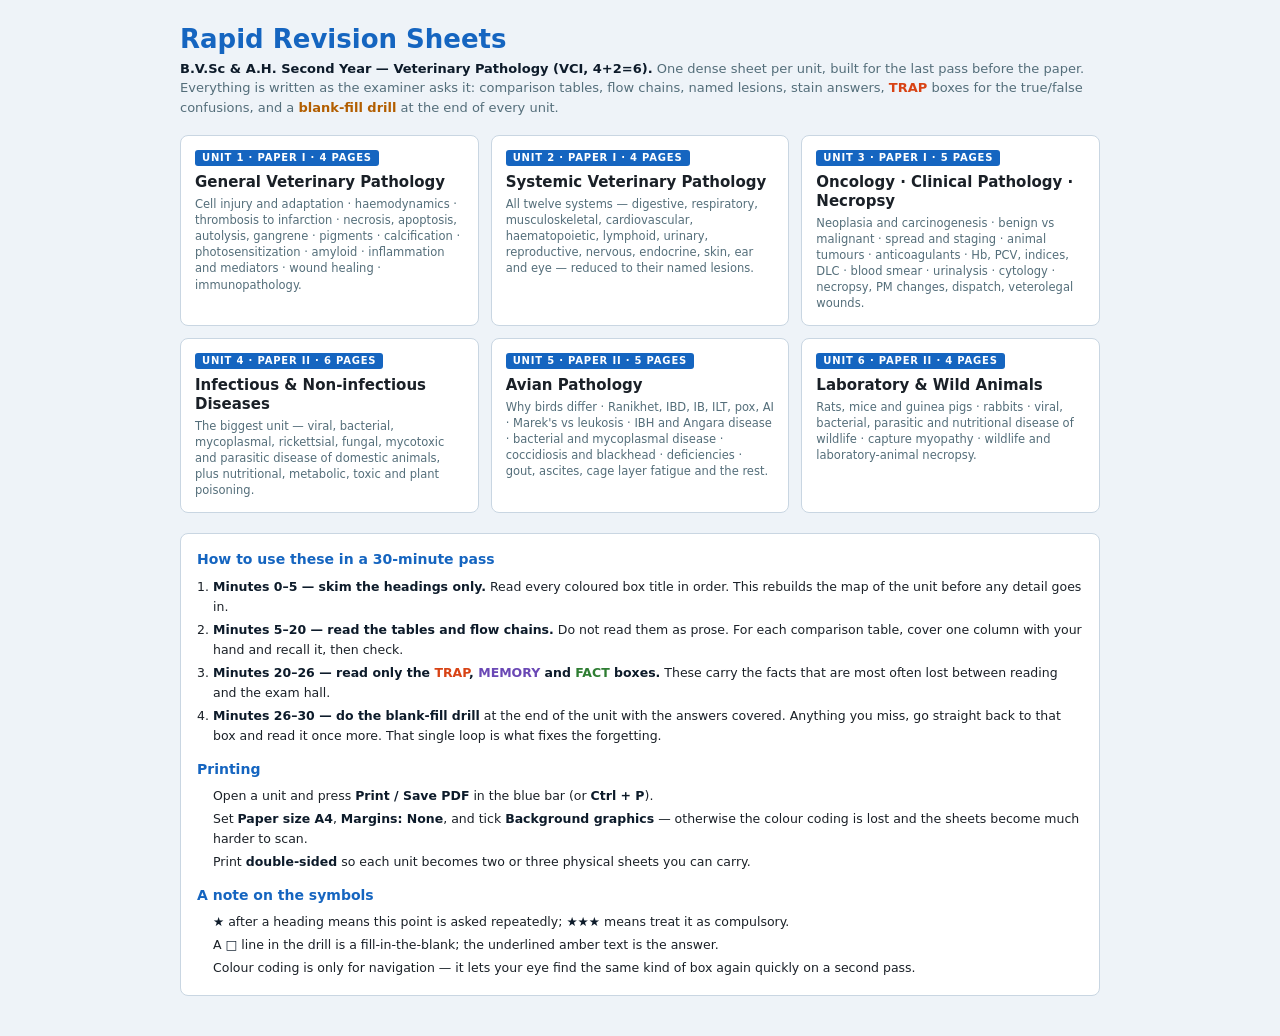
==== revision/index.html @ c5393cf5 "Update Pathology Studio content (06-09-2026 16:18:20.81)" ====
<!DOCTYPE html>
<html lang="en">
<head>
<meta charset="utf-8">
<meta name="viewport" content="width=device-width,initial-scale=1">
<title>Rapid Revision Sheets — Veterinary Pathology</title>
<link rel="stylesheet" href="assets/revision.css">
</head>
<body>

<div class="hub">
  <h1>Rapid Revision Sheets</h1>
  <p class="sub">
    <b>B.V.Sc &amp; A.H. Second Year — Veterinary Pathology (VCI, 4+2=6).</b>
    One dense sheet per unit, built for the last pass before the paper.
    Everything is written as the examiner asks it: comparison tables, flow chains, named lesions,
    stain answers, <b class="r">TRAP</b> boxes for the true/false confusions, and a
    <b class="a">blank-fill drill</b> at the end of every unit.
  </p>

  <div class="grid">

    <a class="card" href="unit-1.html">
      <span class="tag">UNIT 1 · PAPER I · 4 PAGES</span>
      <h3>General Veterinary Pathology</h3>
      <p>Cell injury and adaptation · haemodynamics · thrombosis to infarction · necrosis, apoptosis, autolysis, gangrene · pigments · calcification · photosensitization · amyloid · inflammation and mediators · wound healing · immunopathology.</p>
    </a>

    <a class="card" href="unit-2.html">
      <span class="tag">UNIT 2 · PAPER I · 4 PAGES</span>
      <h3>Systemic Veterinary Pathology</h3>
      <p>All twelve systems — digestive, respiratory, musculoskeletal, cardiovascular, haematopoietic, lymphoid, urinary, reproductive, nervous, endocrine, skin, ear and eye — reduced to their named lesions.</p>
    </a>

    <a class="card" href="unit-3.html">
      <span class="tag">UNIT 3 · PAPER I · 5 PAGES</span>
      <h3>Oncology · Clinical Pathology · Necropsy</h3>
      <p>Neoplasia and carcinogenesis · benign vs malignant · spread and staging · animal tumours · anticoagulants · Hb, PCV, indices, DLC · blood smear · urinalysis · cytology · necropsy, PM changes, dispatch, veterolegal wounds.</p>
    </a>

    <a class="card" href="unit-4.html">
      <span class="tag">UNIT 4 · PAPER II · 6 PAGES</span>
      <h3>Infectious &amp; Non-infectious Diseases</h3>
      <p>The biggest unit — viral, bacterial, mycoplasmal, rickettsial, fungal, mycotoxic and parasitic disease of domestic animals, plus nutritional, metabolic, toxic and plant poisoning.</p>
    </a>

    <a class="card" href="unit-5.html">
      <span class="tag">UNIT 5 · PAPER II · 5 PAGES</span>
      <h3>Avian Pathology</h3>
      <p>Why birds differ · Ranikhet, IBD, IB, ILT, pox, AI · Marek's vs leukosis · IBH and Angara disease · bacterial and mycoplasmal disease · coccidiosis and blackhead · deficiencies · gout, ascites, cage layer fatigue and the rest.</p>
    </a>

    <a class="card" href="unit-6.html">
      <span class="tag">UNIT 6 · PAPER II · 4 PAGES</span>
      <h3>Laboratory &amp; Wild Animals</h3>
      <p>Rats, mice and guinea pigs · rabbits · viral, bacterial, parasitic and nutritional disease of wildlife · capture myopathy · wildlife and laboratory-animal necropsy.</p>
    </a>

  </div>

  <div class="howto">
    <h3>How to use these in a 30-minute pass</h3>
    <ol>
      <li><b>Minutes 0–5 — skim the headings only.</b> Read every coloured box title in order. This rebuilds the map of the unit before any detail goes in.</li>
      <li><b>Minutes 5–20 — read the tables and flow chains.</b> Do not read them as prose. For each comparison table, cover one column with your hand and recall it, then check.</li>
      <li><b>Minutes 20–26 — read only the <span class="r">TRAP</span>, <span class="p">MEMORY</span> and <span class="g">FACT</span> boxes.</b> These carry the facts that are most often lost between reading and the exam hall.</li>
      <li><b>Minutes 26–30 — do the blank-fill drill</b> at the end of the unit with the answers covered. Anything you miss, go straight back to that box and read it once more. That single loop is what fixes the forgetting.</li>
    </ol>
    <h3 style="margin-top:12px">Printing</h3>
    <ul>
      <li>Open a unit and press <b>Print / Save PDF</b> in the blue bar (or <b>Ctrl&nbsp;+&nbsp;P</b>).</li>
      <li>Set <b>Paper size A4</b>, <b>Margins: None</b>, and tick <b>Background graphics</b> — otherwise the colour coding is lost and the sheets become much harder to scan.</li>
      <li>Print <b>double-sided</b> so each unit becomes two or three physical sheets you can carry.</li>
    </ul>
    <h3 style="margin-top:12px">A note on the symbols</h3>
    <ul>
      <li><b>★</b> after a heading means this point is asked repeatedly; <b>★★★</b> means treat it as compulsory.</li>
      <li>A <b>□</b> line in the drill is a fill-in-the-blank; the underlined amber text is the answer.</li>
      <li>Colour coding is only for navigation — it lets your eye find the same kind of box again quickly on a second pass.</li>
    </ul>
  </div>
</div>

</body>
</html>
---- revision/assets/revision.css ----
/* ============================================================
   revision.css — RAPID REVISION SHEETS (Veterinary Pathology)
   Dense, print-first A4, 4 pages per unit.
   Shared IVRI Academic palette.

   ★ ONE KNOB: body{font-size} below scales the whole sheet.
     Everything else is expressed in em / mm.
   ============================================================ */

:root{
  --blue:#1565c0; --teal:#00897b; --purple:#6a48b5;
  --amber:#b25e00; --coral:#d84315; --sage:#2e7d32;
  --ink:#1a2027; --mute:#546e7a;
  --line:#c9d6e2; --line-soft:#e3ebf2;
  --paper:#ffffff; --ground:#eef3f8;
  --tint-blue:#eaf2fb; --tint-teal:#e6f4f2; --tint-purple:#f0ebfa;
  --tint-amber:#fdf1e0; --tint-coral:#fdece7; --tint-sage:#e9f4ea;
}

*{box-sizing:border-box;margin:0;padding:0}

body{
  font-family:'Segoe UI',Inter,system-ui,-apple-system,sans-serif;
  background:var(--ground);
  color:var(--ink);
  font-size:7.35pt;         /* ★ THE KNOB */
  line-height:1.19;
  -webkit-print-color-adjust:exact;
  print-color-adjust:exact;
}

/* ---------- PAGE ---------- */
.page{
  width:210mm; min-height:296mm;
  margin:0 auto 8mm; padding:5mm 5.5mm;
  background:var(--paper);
  box-shadow:0 2px 14px rgba(21,101,192,.18);
  page-break-after:always;
  display:flex; flex-direction:column;
}
.page:last-child{page-break-after:auto}

.masthead{
  display:flex; align-items:baseline; gap:6px;
  border-bottom:2px solid var(--blue);
  padding-bottom:1.5px; margin-bottom:2.5px;
}
.masthead .u{
  background:var(--blue); color:#fff; font-weight:800;
  font-size:.85em; letter-spacing:.5px; padding:1px 5px; border-radius:3px;
}
.masthead h1{font-size:1.62em;font-weight:800;letter-spacing:-.2px;line-height:1}
.masthead .pg{margin-left:auto;font-size:.78em;color:var(--mute);font-weight:700;letter-spacing:.4px}

/* ---------- LAYOUT ---------- */
.cols{column-count:2;column-gap:4mm;column-fill:balance;flex:1}
.full{column-span:all}
.box{break-inside:avoid;page-break-inside:avoid;margin-bottom:1.6mm}

/* ---------- BOX CHROME ---------- */
.box>h2{
  font-size:.95em;font-weight:800;letter-spacing:.35px;text-transform:uppercase;
  color:#fff;background:var(--blue);padding:.5px 4px;border-radius:3px 3px 0 0;
}
.box .body{overflow-wrap:break-word;
  border:1px solid var(--line);border-top:0;border-radius:0 0 3px 3px;
  padding:1.1mm 1.4mm;background:var(--paper);
}
.t2 >h2{background:var(--teal)} .t2 .body{background:var(--tint-teal)}
.t3 >h2{background:var(--purple)} .t3 .body{background:var(--tint-purple)}
.t4 >h2{background:var(--amber)} .t4 .body{background:var(--tint-amber)}
.t5 >h2{background:var(--coral)} .t5 .body{background:var(--tint-coral)}
.t6 >h2{background:var(--sage)} .t6 .body{background:var(--tint-sage)}
.t1 .body{background:var(--tint-blue)}

/* ---------- TEXT ---------- */
b,strong{font-weight:700;color:#0d1b2a}
.k{color:var(--blue);font-weight:700}
.r{color:var(--coral);font-weight:700}
.g{color:var(--sage);font-weight:700}
.p{color:var(--purple);font-weight:700}
.a{color:var(--amber);font-weight:700}
em{font-style:italic}
.sm{font-size:.96em}

ul{list-style:none}
ul li{position:relative;padding-left:6.5px;margin-bottom:.35mm}
ul li::before{content:"▪";position:absolute;left:0;color:var(--blue);font-size:.85em;top:0}
ul.tick li::before{content:"✓";color:var(--sage);font-weight:700}
ul.cross li::before{content:"✗";color:var(--coral);font-weight:700}
ul.num{counter-reset:c}
ul.num li{padding-left:10px}
ul.num li::before{counter-increment:c;content:counter(c)".";color:var(--blue);font-weight:700;font-size:.9em}

/* ---------- TABLES ---------- */
table{width:100%;border-collapse:collapse;font-size:.94em;margin:.55mm 0;line-height:1.1}
th{background:var(--blue);color:#fff;font-weight:700;text-align:left;padding:.6px 2.5px;font-size:.92em;letter-spacing:.2px}
td{border-bottom:1px solid var(--line-soft);padding:.6px 2.5px;vertical-align:top}
tr:nth-child(even) td{background:rgba(21,101,192,.045)}
table.tt th{background:var(--teal)} table.tp th{background:var(--purple)}
table.ta th{background:var(--amber)} table.tc th{background:var(--coral)}
table.tg th{background:var(--sage)}
td.c{text-align:center}

/* ---------- FLOWCHART (vertical) ---------- */
.flow{display:flex;flex-direction:column;margin:.8mm 0}
.flow .n{
  border:1.2px solid var(--blue);background:var(--tint-blue);border-radius:3px;
  padding:.5mm 1mm;font-size:.96em;text-align:center;
}
.flow .n b{display:block}
.flow .ar{text-align:center;color:var(--blue);font-size:1em;line-height:1;margin:.3mm 0;font-weight:700}
.flow .ar span{font-size:.8em;font-weight:600;color:var(--mute);display:block}
.flow.red .n{border-color:var(--coral);background:var(--tint-coral)} .flow.red .ar{color:var(--coral)}
.flow.grn .n{border-color:var(--sage);background:var(--tint-sage)} .flow.grn .ar{color:var(--sage)}
.flow.pur .n{border-color:var(--purple);background:var(--tint-purple)} .flow.pur .ar{color:var(--purple)}
.flow.amb .n{border-color:var(--amber);background:var(--tint-amber)} .flow.amb .ar{color:var(--amber)}

/* ---------- CHAIN (horizontal, wraps) ---------- */
.chain{display:flex;align-items:stretch;gap:.9mm;flex-wrap:wrap;max-width:100%;margin:.7mm 0;font-size:.95em;line-height:1.08}
.chain .s{border:1.1px solid var(--blue);background:var(--tint-blue);border-radius:3px;
          padding:.45mm .9mm;flex:1 1 0;text-align:center;min-width:0;overflow-wrap:anywhere;display:flex;align-items:center;justify-content:center}
.chain .a2{color:var(--blue);font-weight:800;align-self:center}
.chain.red .s{border-color:var(--coral);background:var(--tint-coral)} .chain.red .a2{color:var(--coral)}
.chain.grn .s{border-color:var(--sage);background:var(--tint-sage)} .chain.grn .a2{color:var(--sage)}
.chain.amb .s{border-color:var(--amber);background:var(--tint-amber)} .chain.amb .a2{color:var(--amber)}
.chain.pur .s{border-color:var(--purple);background:var(--tint-purple)} .chain.pur .a2{color:var(--purple)}

/* ---------- CALLOUTS ---------- */
.trap,.mem,.fact{padding:.55mm .95mm;margin:.5mm 0;font-size:.96em;border-radius:0 3px 3px 0}
.trap{border-left:2.5px solid var(--coral);background:var(--tint-coral)}
.mem {border-left:2.5px solid var(--purple);background:var(--tint-purple)}
.fact{border-left:2.5px solid var(--sage);background:var(--tint-sage)}
.trap .lbl,.mem .lbl,.fact .lbl{font-weight:800;font-size:.85em;letter-spacing:.4px;text-transform:uppercase}
.trap .lbl{color:var(--coral)} .mem .lbl{color:var(--purple)} .fact .lbl{color:var(--sage)}

/* ---------- CHIPS / DEF LIST / DRILL ---------- */
.chips{display:flex;flex-wrap:wrap;gap:.7mm;margin:.5mm 0}
.chip{border:1px solid var(--line);border-radius:8px;padding:.2mm 1mm;font-size:.92em;background:#fff}
.chip b{color:var(--blue)}

.dl{display:grid;grid-template-columns:auto 1fr;gap:0 4px;font-size:.96em}
.dl dt{font-weight:700;color:var(--blue);white-space:nowrap}
.dl dd{margin-bottom:.2mm}

.fib{font-size:.96em;margin-bottom:.2mm;padding-left:7px;position:relative}
.fib::before{content:"□";position:absolute;left:0;color:var(--amber);font-size:.9em}
.fib u{text-decoration:none;border-bottom:1px solid var(--amber);color:var(--amber);font-weight:700;padding:0 1px}

/* ---------- INDEX PAGE ---------- */
.hub{max-width:960px;margin:0 auto;padding:24px 20px 40px;font-size:12px}
.hub h1{font-size:26px;color:var(--blue);margin-bottom:4px}
.hub p.sub{color:var(--mute);font-size:13px;margin-bottom:18px;line-height:1.5}
.grid{display:grid;grid-template-columns:repeat(auto-fill,minmax(250px,1fr));gap:12px}
.card{display:block;text-decoration:none;color:inherit;background:#fff;border:1px solid var(--line);
      border-radius:8px;padding:14px;transition:transform .15s,box-shadow .15s}
.card:hover{transform:translateY(-2px);box-shadow:0 6px 18px rgba(21,101,192,.18)}
.card .tag{font-size:10px;font-weight:800;letter-spacing:.8px;color:#fff;background:var(--blue);
           padding:2px 7px;border-radius:3px;display:inline-block;margin-bottom:7px}
.card h3{font-size:15px;margin-bottom:4px;line-height:1.25}
.card p{font-size:11.5px;color:var(--mute);line-height:1.4}
.howto{background:#fff;border:1px solid var(--line);border-radius:8px;padding:14px 16px;margin-top:20px;font-size:12.5px;line-height:1.6}
.howto h3{font-size:14px;color:var(--blue);margin-bottom:6px}
.howto ol,.howto ul{margin-left:16px}
.howto li{margin-bottom:3px;padding-left:0}
.howto li::before{content:none}

/* ---------- SCREEN TOOLBAR ---------- */
.bar{position:sticky;top:0;z-index:50;background:var(--blue);color:#fff;
     padding:6px 12px;display:flex;align-items:center;gap:10px;font-size:12px;
     box-shadow:0 2px 8px rgba(0,0,0,.2)}
.bar a,.bar button{color:#fff;background:rgba(255,255,255,.18);border:0;border-radius:4px;
     padding:4px 10px;font-size:11.5px;cursor:pointer;text-decoration:none;font-weight:600}
.bar a:hover,.bar button:hover{background:rgba(255,255,255,.32)}
.bar .t{font-weight:700}
.bar .sp{margin-left:auto;opacity:.85;font-size:11px}

/* ---------- PRINT ---------- */
@page{size:A4 portrait;margin:0}
@media print{
  body{background:#fff}
  .bar{display:none!important}
  .page{margin:0;box-shadow:none;width:210mm;height:297mm;min-height:0}
}

/* ---------- SMALL SCREEN (phone reading) ---------- */
@media screen and (max-width:760px){
  .page{width:auto;min-height:0;padding:10px;margin-bottom:14px}
  .cols{column-count:1}
  body{font-size:12.5pt;line-height:1.35}
  .bar{flex-wrap:wrap}
}
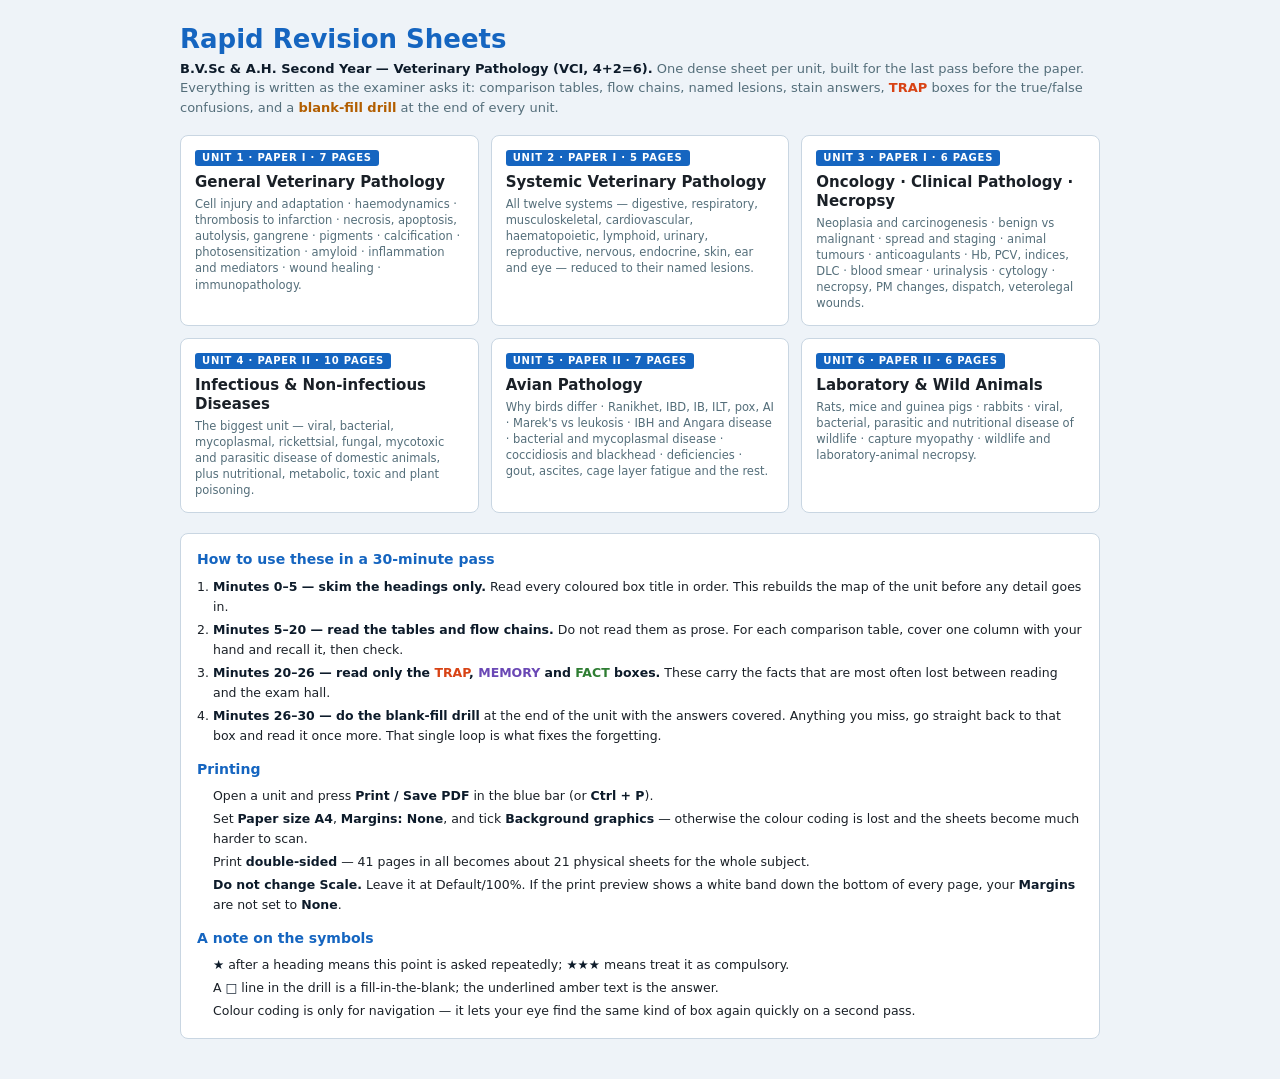
==== commit cb05482c: "Update Pathology Studio content (23-09-2026  7:03:06.24)" ====
--- a/revision/index.html
+++ b/revision/index.html
@@ -4,7 +4,7 @@
 <meta charset="utf-8">
 <meta name="viewport" content="width=device-width,initial-scale=1">
 <title>Rapid Revision Sheets — Veterinary Pathology</title>
-<link rel="stylesheet" href="assets/revision.css">
+<link rel="stylesheet" href="assets/revision.css?v=2">
 </head>
 <body>
 
@@ -21,37 +21,37 @@
   <div class="grid">
 
     <a class="card" href="unit-1.html">
-      <span class="tag">UNIT 1 · PAPER I · 4 PAGES</span>
+      <span class="tag">UNIT 1 · PAPER I · 7 PAGES</span>
       <h3>General Veterinary Pathology</h3>
       <p>Cell injury and adaptation · haemodynamics · thrombosis to infarction · necrosis, apoptosis, autolysis, gangrene · pigments · calcification · photosensitization · amyloid · inflammation and mediators · wound healing · immunopathology.</p>
     </a>
 
     <a class="card" href="unit-2.html">
-      <span class="tag">UNIT 2 · PAPER I · 4 PAGES</span>
+      <span class="tag">UNIT 2 · PAPER I · 5 PAGES</span>
       <h3>Systemic Veterinary Pathology</h3>
       <p>All twelve systems — digestive, respiratory, musculoskeletal, cardiovascular, haematopoietic, lymphoid, urinary, reproductive, nervous, endocrine, skin, ear and eye — reduced to their named lesions.</p>
     </a>
 
     <a class="card" href="unit-3.html">
-      <span class="tag">UNIT 3 · PAPER I · 5 PAGES</span>
+      <span class="tag">UNIT 3 · PAPER I · 6 PAGES</span>
       <h3>Oncology · Clinical Pathology · Necropsy</h3>
       <p>Neoplasia and carcinogenesis · benign vs malignant · spread and staging · animal tumours · anticoagulants · Hb, PCV, indices, DLC · blood smear · urinalysis · cytology · necropsy, PM changes, dispatch, veterolegal wounds.</p>
     </a>
 
     <a class="card" href="unit-4.html">
-      <span class="tag">UNIT 4 · PAPER II · 6 PAGES</span>
+      <span class="tag">UNIT 4 · PAPER II · 10 PAGES</span>
       <h3>Infectious &amp; Non-infectious Diseases</h3>
       <p>The biggest unit — viral, bacterial, mycoplasmal, rickettsial, fungal, mycotoxic and parasitic disease of domestic animals, plus nutritional, metabolic, toxic and plant poisoning.</p>
     </a>
 
     <a class="card" href="unit-5.html">
-      <span class="tag">UNIT 5 · PAPER II · 5 PAGES</span>
+      <span class="tag">UNIT 5 · PAPER II · 7 PAGES</span>
       <h3>Avian Pathology</h3>
       <p>Why birds differ · Ranikhet, IBD, IB, ILT, pox, AI · Marek's vs leukosis · IBH and Angara disease · bacterial and mycoplasmal disease · coccidiosis and blackhead · deficiencies · gout, ascites, cage layer fatigue and the rest.</p>
     </a>
 
     <a class="card" href="unit-6.html">
-      <span class="tag">UNIT 6 · PAPER II · 4 PAGES</span>
+      <span class="tag">UNIT 6 · PAPER II · 6 PAGES</span>
       <h3>Laboratory &amp; Wild Animals</h3>
       <p>Rats, mice and guinea pigs · rabbits · viral, bacterial, parasitic and nutritional disease of wildlife · capture myopathy · wildlife and laboratory-animal necropsy.</p>
     </a>
@@ -70,7 +70,8 @@
     <ul>
       <li>Open a unit and press <b>Print / Save PDF</b> in the blue bar (or <b>Ctrl&nbsp;+&nbsp;P</b>).</li>
       <li>Set <b>Paper size A4</b>, <b>Margins: None</b>, and tick <b>Background graphics</b> — otherwise the colour coding is lost and the sheets become much harder to scan.</li>
-      <li>Print <b>double-sided</b> so each unit becomes two or three physical sheets you can carry.</li>
+      <li>Print <b>double-sided</b> — 41 pages in all becomes about 21 physical sheets for the whole subject.</li>
+      <li><b>Do not change Scale.</b> Leave it at Default/100%. If the print preview shows a white band down the bottom of every page, your <b>Margins</b> are not set to <b>None</b>.</li>
     </ul>
     <h3 style="margin-top:12px">A note on the symbols</h3>
     <ul>
--- a/revision/assets/revision.css
+++ b/revision/assets/revision.css
@@ -23,7 +23,7 @@
   font-family:'Segoe UI',Inter,system-ui,-apple-system,sans-serif;
   background:var(--ground);
   color:var(--ink);
-  font-size:7.35pt;         /* ★ THE KNOB */
+  font-size:9pt;            /* ★ THE KNOB */
   line-height:1.19;
   -webkit-print-color-adjust:exact;
   print-color-adjust:exact;
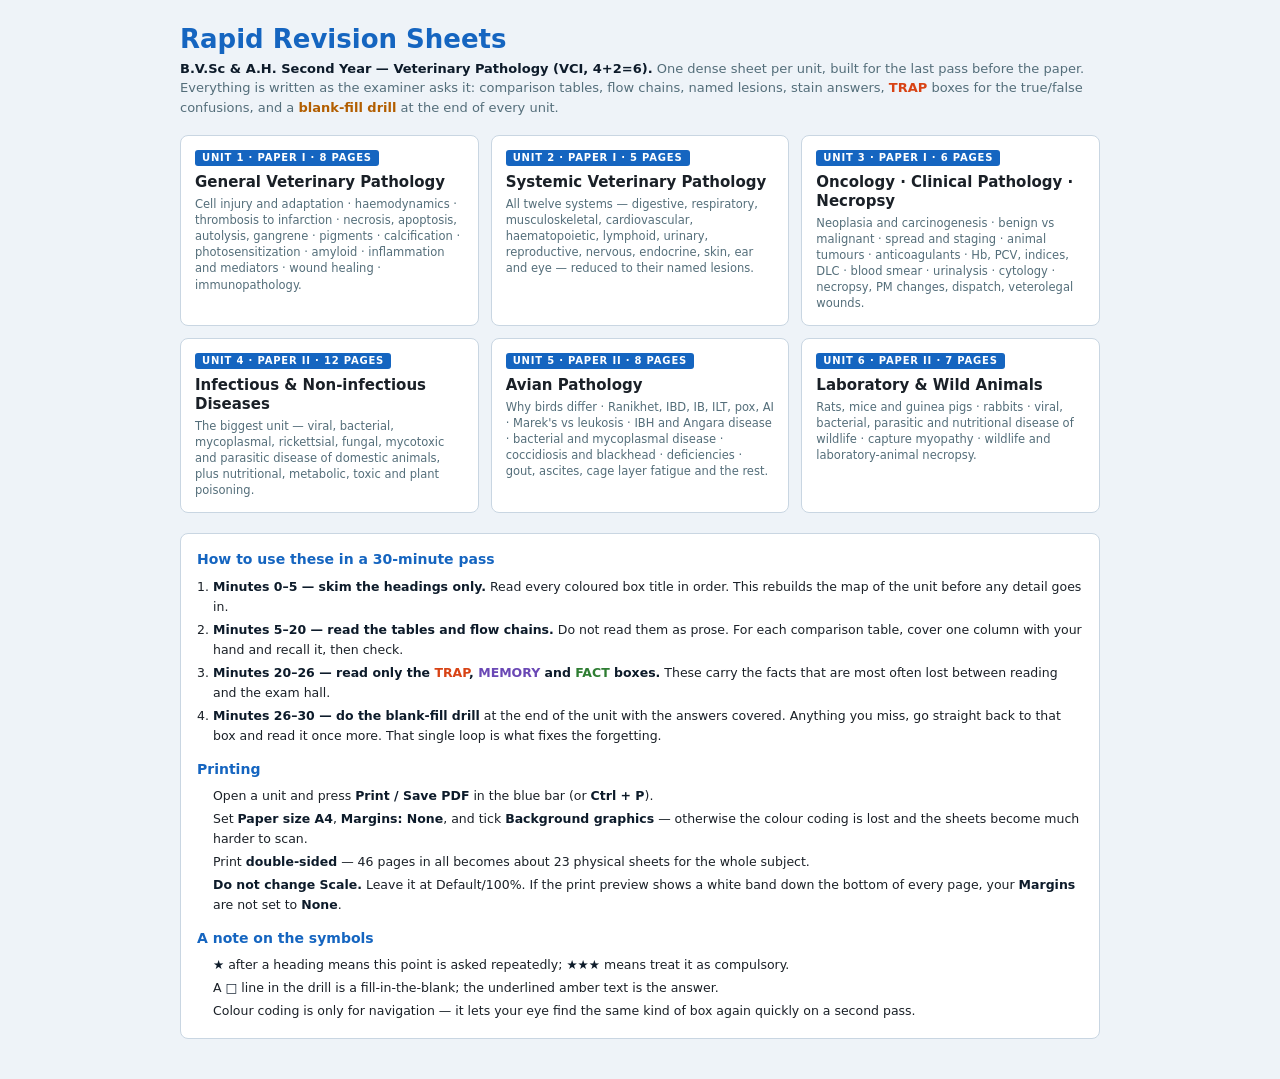
==== commit 0168cef7: "Update Pathology Studio content (23-09-2026  7:56:58.04)" ====
--- a/revision/index.html
+++ b/revision/index.html
@@ -4,7 +4,7 @@
 <meta charset="utf-8">
 <meta name="viewport" content="width=device-width,initial-scale=1">
 <title>Rapid Revision Sheets — Veterinary Pathology</title>
-<link rel="stylesheet" href="assets/revision.css?v=2">
+<link rel="stylesheet" href="assets/revision.css?v=3">
 </head>
 <body>
 
@@ -21,7 +21,7 @@
   <div class="grid">
 
     <a class="card" href="unit-1.html">
-      <span class="tag">UNIT 1 · PAPER I · 7 PAGES</span>
+      <span class="tag">UNIT 1 · PAPER I · 8 PAGES</span>
       <h3>General Veterinary Pathology</h3>
       <p>Cell injury and adaptation · haemodynamics · thrombosis to infarction · necrosis, apoptosis, autolysis, gangrene · pigments · calcification · photosensitization · amyloid · inflammation and mediators · wound healing · immunopathology.</p>
     </a>
@@ -39,19 +39,19 @@
     </a>
 
     <a class="card" href="unit-4.html">
-      <span class="tag">UNIT 4 · PAPER II · 10 PAGES</span>
+      <span class="tag">UNIT 4 · PAPER II · 12 PAGES</span>
       <h3>Infectious &amp; Non-infectious Diseases</h3>
       <p>The biggest unit — viral, bacterial, mycoplasmal, rickettsial, fungal, mycotoxic and parasitic disease of domestic animals, plus nutritional, metabolic, toxic and plant poisoning.</p>
     </a>
 
     <a class="card" href="unit-5.html">
-      <span class="tag">UNIT 5 · PAPER II · 7 PAGES</span>
+      <span class="tag">UNIT 5 · PAPER II · 8 PAGES</span>
       <h3>Avian Pathology</h3>
       <p>Why birds differ · Ranikhet, IBD, IB, ILT, pox, AI · Marek's vs leukosis · IBH and Angara disease · bacterial and mycoplasmal disease · coccidiosis and blackhead · deficiencies · gout, ascites, cage layer fatigue and the rest.</p>
     </a>
 
     <a class="card" href="unit-6.html">
-      <span class="tag">UNIT 6 · PAPER II · 6 PAGES</span>
+      <span class="tag">UNIT 6 · PAPER II · 7 PAGES</span>
       <h3>Laboratory &amp; Wild Animals</h3>
       <p>Rats, mice and guinea pigs · rabbits · viral, bacterial, parasitic and nutritional disease of wildlife · capture myopathy · wildlife and laboratory-animal necropsy.</p>
     </a>
@@ -70,7 +70,7 @@
     <ul>
       <li>Open a unit and press <b>Print / Save PDF</b> in the blue bar (or <b>Ctrl&nbsp;+&nbsp;P</b>).</li>
       <li>Set <b>Paper size A4</b>, <b>Margins: None</b>, and tick <b>Background graphics</b> — otherwise the colour coding is lost and the sheets become much harder to scan.</li>
-      <li>Print <b>double-sided</b> — 41 pages in all becomes about 21 physical sheets for the whole subject.</li>
+      <li>Print <b>double-sided</b> — 46 pages in all becomes about 23 physical sheets for the whole subject.</li>
       <li><b>Do not change Scale.</b> Leave it at Default/100%. If the print preview shows a white band down the bottom of every page, your <b>Margins</b> are not set to <b>None</b>.</li>
     </ul>
     <h3 style="margin-top:12px">A note on the symbols</h3>
--- a/revision/assets/revision.css
+++ b/revision/assets/revision.css
@@ -56,6 +56,9 @@
 .cols{column-count:2;column-gap:4mm;column-fill:balance;flex:1}
 .full{column-span:all}
 .box{break-inside:avoid;page-break-inside:avoid;margin-bottom:1.6mm}
+/* The blank-fill drill is taller than one column. It MUST be allowed to
+   flow across both columns, or it spills onto an extra sheet. */
+.box--flow{break-inside:auto;page-break-inside:auto}
 
 /* ---------- BOX CHROME ---------- */
 .box>h2{
@@ -180,7 +183,9 @@
 @media print{
   body{background:#fff}
   .bar{display:none!important}
-  .page{margin:0;box-shadow:none;width:210mm;height:297mm;min-height:0}
+  .page{margin:0;box-shadow:none;width:210mm;height:296mm;min-height:0;
+        break-after:page;page-break-after:always}
+  .page:last-of-type{break-after:auto;page-break-after:auto}
 }
 
 /* ---------- SMALL SCREEN (phone reading) ---------- */
